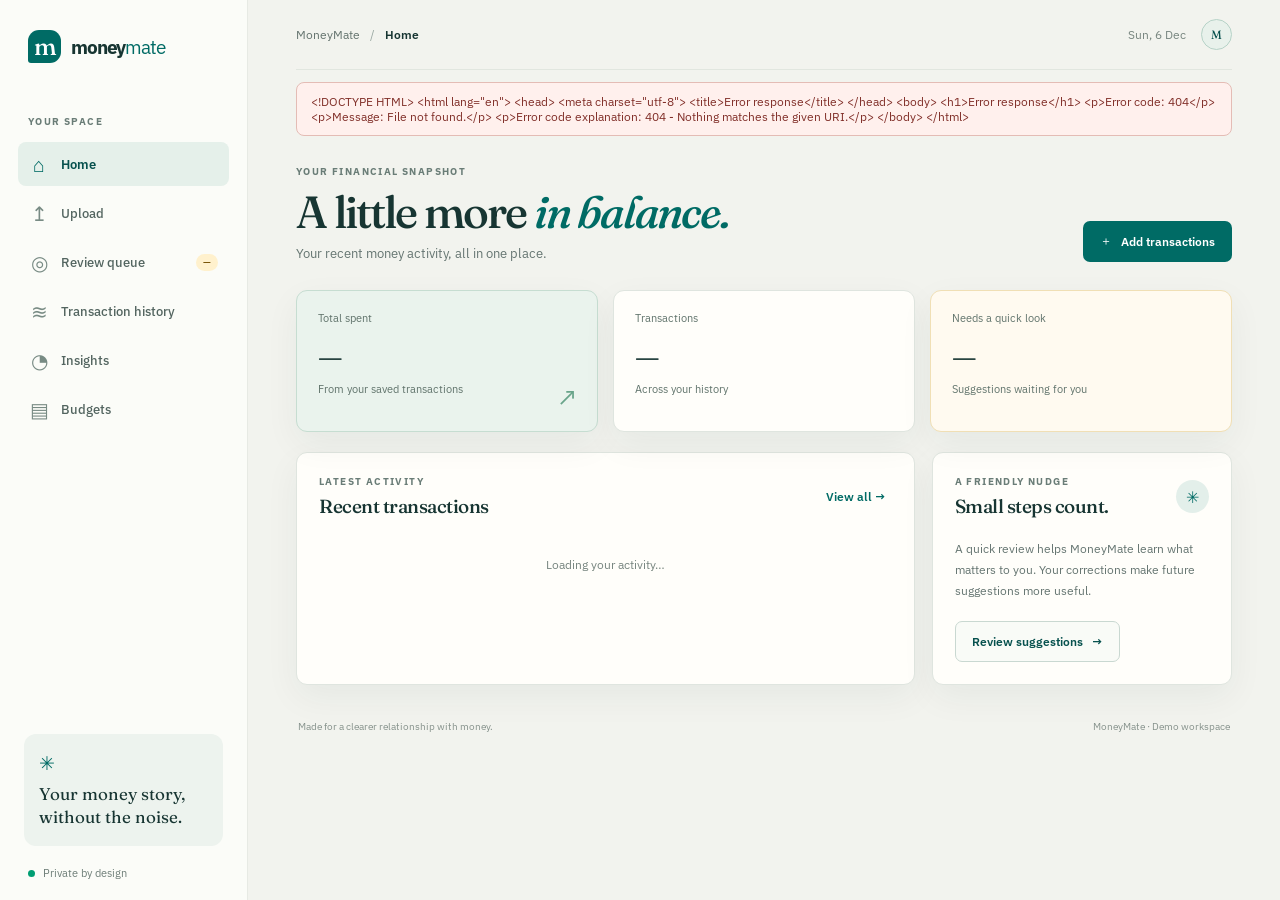
==== frontend/index.html @ 47ff8377 "Initial commit" ====
<!doctype html>
<html lang="en">
<head>
  <meta charset="utf-8">
  <meta name="viewport" content="width=device-width, initial-scale=1">
  <meta name="theme-color" content="#f2f3ee">
  <meta name="description" content="A calm, clear view of your everyday money.">
  <title>MoneyMate — money, in perspective</title>
  <link rel="preconnect" href="https://fonts.googleapis.com">
  <link rel="preconnect" href="https://fonts.gstatic.com" crossorigin>
  <link href="https://fonts.googleapis.com/css2?family=Fraunces:opsz,wght@9..144,500;9..144,600&family=IBM+Plex+Sans:wght@400;500;600;700&display=swap" rel="stylesheet">
  <link rel="stylesheet" href="styles.css">
  <script src="app.js" defer></script>
</head>
<body>
  <div class="app-shell">
    <aside class="sidebar" aria-label="Main navigation">
      <a class="brand" href="#home" aria-label="MoneyMate home">
        <span class="brand-mark" aria-hidden="true">m</span>
        <span>money<span class="brand-light">mate</span></span>
      </a>
      <p class="nav-caption">YOUR SPACE</p>
      <nav class="primary-nav">
        <button class="nav-link is-active" data-screen="home" aria-current="page"><span aria-hidden="true">⌂</span> Home</button>
        <button class="nav-link" data-screen="upload"><span aria-hidden="true">↥</span> Upload</button>
        <button class="nav-link" data-screen="review"><span aria-hidden="true">◎</span> Review queue <span class="nav-count" id="review-count">—</span></button>
        <button class="nav-link" data-screen="history"><span aria-hidden="true">≋</span> Transaction history</button>
        <button class="nav-link" data-screen="insights"><span aria-hidden="true">◔</span> Insights</button>
        <button class="nav-link" data-screen="budgets"><span aria-hidden="true">▤</span> Budgets</button>
      </nav>
      <div class="sidebar-note">
        <span class="note-icon" aria-hidden="true">✳</span>
        <p>Your money story,<br>without the noise.</p>
      </div>
      <div class="sidebar-footer"><span class="online-dot" aria-hidden="true"></span> Private by design</div>
    </aside>

    <main class="main-content">
      <header class="topbar">
        <div class="breadcrumb">MoneyMate <span aria-hidden="true">/</span> <span id="current-section">Home</span></div>
        <div class="topbar-right"><span class="today-label" id="today-label"></span><span class="avatar" aria-label="Demo user">M</span></div>
      </header>
      <div id="notice" class="notice" role="status" aria-live="polite" hidden></div>

      <section class="screen is-visible" id="home-screen" aria-labelledby="home-title">
        <div class="page-heading">
          <div><p class="eyebrow">YOUR FINANCIAL SNAPSHOT</p><h1 id="home-title">A little more <em>in balance.</em></h1><p class="page-subtitle">Your recent money activity, all in one place.</p></div>
          <button class="button button-primary" data-go="upload"><span aria-hidden="true">＋</span> Add transactions</button>
        </div>
        <div class="stat-grid" aria-label="Financial summary">
          <article class="stat-card stat-highlight"><span class="stat-label">Total spent <span id="home-spend-month"></span></span><strong id="home-spend" class="stat-value">—</strong><span class="stat-foot">From your saved transactions</span><span class="stat-decoration" aria-hidden="true">↗</span></article>
          <article class="stat-card"><span class="stat-label">Transactions</span><strong id="home-transactions" class="stat-value">—</strong><span class="stat-foot">Across your history</span></article>
          <article class="stat-card stat-attention"><span class="stat-label">Needs a quick look</span><strong id="home-review" class="stat-value">—</strong><span class="stat-foot">Suggestions waiting for you</span></article>
        </div>
        <div class="content-grid">
          <section class="panel recent-panel" aria-labelledby="recent-title">
            <div class="panel-heading"><div><p class="eyebrow">LATEST ACTIVITY</p><h2 id="recent-title">Recent transactions</h2></div><button class="text-link" data-go="history">View all <span aria-hidden="true">→</span></button></div>
            <div id="home-recent" class="transaction-list"><p class="loading-state">Loading your activity…</p></div>
          </section>
          <aside class="panel side-panel">
            <div class="panel-heading"><div><p class="eyebrow">A FRIENDLY NUDGE</p><h2>Small steps count.</h2></div><span class="round-icon" aria-hidden="true">✳</span></div>
            <p class="nudge-copy">A quick review helps MoneyMate learn what matters to you. Your corrections make future suggestions more useful.</p>
            <button class="button button-secondary" data-go="review">Review suggestions <span aria-hidden="true">→</span></button>
          </aside>
        </div>
      </section>

      <section class="screen" id="upload-screen" aria-labelledby="upload-title" hidden>
        <div class="page-heading"><div><p class="eyebrow">START WITH A STATEMENT</p><h1 id="upload-title">Bring it <em>all together.</em></h1><p class="page-subtitle">Upload one bank CSV. We’ll keep only the date, description, and amount.</p></div></div>
        <div class="upload-layout">
          <section class="panel upload-panel">
            <div id="drop-zone" class="drop-zone" tabindex="0" role="group" aria-label="Choose a CSV file or drop it here">
              <span class="upload-icon" aria-hidden="true">↥</span>
              <h2>Drop your CSV here</h2><p>or choose a file from your device</p>
              <button class="button button-primary" id="choose-file" type="button">Choose CSV</button>
              <input id="csv-file" type="file" accept=".csv,text/csv" aria-label="Choose bank CSV file" hidden>
              <p class="file-hint">CSV only · up to 5 MB · 1,000 transactions</p>
            </div>
            <div class="upload-progress" id="upload-progress" hidden>
              <div class="progress-copy"><span id="progress-label">Preparing your file…</span><span id="progress-percent">0%</span></div>
              <div class="progress-track" role="progressbar" aria-label="CSV upload progress" aria-valuemin="0" aria-valuemax="100" aria-valuenow="0"><span id="progress-fill"></span></div>
            </div>
            <div class="upload-result" id="upload-result" role="status" aria-live="polite" hidden></div>
            <div class="mapping-panel" id="mapping-panel" hidden>
              <div><p class="eyebrow">ONE QUICK SETUP</p><h2>Match your columns</h2><p class="muted">We couldn’t recognize the headers automatically. Choose the columns that contain your transaction details.</p></div>
              <form id="mapping-form" class="mapping-grid">
                <label>Date column <select id="map-date" required></select></label>
                <label>Description column <select id="map-description" required></select></label>
                <label>Amount column <select id="map-amount"></select></label>
                <label>Debit column <select id="map-debit"></select></label>
                <label>Credit column <select id="map-credit"></select></label>
                <p class="mapping-hint">Use Amount, or select Debit and/or Credit.</p>
                <button class="button button-primary" type="submit">Retry with these columns <span aria-hidden="true">→</span></button>
              </form>
            </div>
          </section>
          <aside class="upload-aside"><div class="tip-card"><span class="round-icon" aria-hidden="true">i</span><h2>Your data stays yours.</h2><p>Only date, description, and amount are stored. Other columns in the statement are ignored.</p></div><a class="sample-link" href="sample-bank.csv" download><span aria-hidden="true">↓</span> Download a sample bank CSV</a></aside>
        </div>
      </section>

      <section class="screen" id="review-screen" aria-labelledby="review-title" hidden>
        <div class="page-heading"><div><p class="eyebrow">YOUR INPUT MAKES IT SMARTER</p><h1 id="review-title">A second <em>look.</em></h1><p class="page-subtitle">Confirm a suggestion or choose the category that fits best.</p></div></div>
        <section class="panel table-panel"><div class="panel-heading"><div><p class="eyebrow">NEEDS YOUR ATTENTION</p><h2>Review queue</h2></div><span id="queue-total" class="soft-pill">— items</span></div><div id="review-list"><p class="loading-state">Loading your review queue…</p></div></section>
      </section>

      <section class="screen" id="history-screen" aria-labelledby="history-title" hidden>
        <div class="page-heading"><div><p class="eyebrow">EVERY LITTLE THING, ACCOUNTED FOR</p><h1 id="history-title">Your <em>activity.</em></h1><p class="page-subtitle">A complete view of the transactions you’ve shared.</p></div><button class="button button-secondary" data-go="upload">＋ Upload CSV</button></div>
        <section class="panel table-panel"><div class="panel-heading"><div><p class="eyebrow">ALL TRANSACTIONS</p><h2>Transaction history</h2></div><span id="history-total" class="soft-pill">— items</span></div><div id="history-list"><p class="loading-state">Loading your transactions…</p></div></section>
      </section>

      <section class="screen" id="insights-screen" aria-labelledby="insights-title" hidden>
        <div class="page-heading"><div><p class="eyebrow">PATTERNS, NOT PRESSURE</p><h1 id="insights-title">Your money, <em>in perspective.</em></h1><p class="page-subtitle">Category totals for a month, with up to 12 months of context.</p></div><label class="month-picker-label" for="insights-month">Month <select id="insights-month" aria-label="Choose insights month"><option value="">Loading months…</option></select></label></div>
        <div class="insight-grid">
          <section class="panel chart-panel"><div class="panel-heading"><div><p class="eyebrow">BY CATEGORY</p><h2>Where it goes</h2></div></div><svg id="pie-chart" class="chart-svg" viewBox="0 0 260 220" role="img" aria-labelledby="pie-title pie-desc"><title id="pie-title">Spending by category</title><desc id="pie-desc">A pie chart of saved transaction totals by category.</desc></svg><div id="pie-legend" class="chart-legend"></div></section>
          <section class="panel chart-panel"><div class="panel-heading"><div><p class="eyebrow">MONTH BY MONTH</p><h2>The bigger picture</h2></div></div><svg id="bar-chart" class="chart-svg bar-chart" viewBox="0 0 520 250" role="img" aria-labelledby="bar-title bar-desc"><title id="bar-title">Monthly transaction totals</title><desc id="bar-desc">A bar chart of monthly saved transaction totals.</desc></svg></section>
        </div>
        <section class="panel table-panel accessible-data"><div class="panel-heading"><div><p class="eyebrow">THE NUMBERS, CLEARLY</p><h2>Accessible data table</h2></div></div><div id="insight-table"><p class="loading-state">Loading your insights…</p></div></section>
      </section>

      <section class="screen" id="budgets-screen" aria-labelledby="budgets-title" hidden>
        <div class="page-heading"><div><p class="eyebrow">MAKE ROOM FOR WHAT MATTERS</p><h1 id="budgets-title">A plan that <em>fits.</em></h1><p class="page-subtitle">Set a weekly or monthly limit for a spending category.</p></div></div>
        <div class="budget-layout">
          <section class="panel budget-form-panel"><p class="eyebrow">CREATE A BUDGET</p><h2>A little intention goes a long way.</h2>
            <form id="budget-form" class="budget-form">
              <label for="budget-category">Category</label><select id="budget-category" required><option value="">Loading categories…</option></select>
              <label for="budget-limit">Limit <span class="label-note">(INR)</span></label><input id="budget-limit" type="number" min="1" step="0.01" placeholder="e.g. 5,000" required>
              <label for="budget-period">Reset period</label><select id="budget-period"><option value="monthly">Monthly</option><option value="weekly">Weekly</option></select>
              <button class="button button-primary" type="submit">Save budget <span aria-hidden="true">→</span></button>
            </form>
          </section>
          <section class="panel budget-list-panel"><div class="panel-heading"><div><p class="eyebrow">YOUR GUARDRAILS</p><h2>Budgets</h2></div><span id="budget-total" class="soft-pill">— budgets</span></div><div id="budget-list"><p class="loading-state">Loading your budgets…</p></div></section>
        </div>
      </section>
      <footer class="page-footer"><span>Made for a clearer relationship with money.</span><span>MoneyMate <span aria-hidden="true">·</span> Demo workspace</span></footer>
    </main>
  </div>
</body>
</html>
---- frontend/styles.css ----
:root {
  color-scheme: light;
  --canvas: #f2f3ee;
  --paper: #fffefa;
  --ink: #173532;
  --muted: #657571;
  --line: #dfe5df;
  --teal: #006b65;
  --teal-dark: #07514e;
  --teal-soft: #e3efea;
  --marigold: #e69f00;
  --marigold-soft: #fff1cd;
  --rose: #a84e43;
  --shadow: 0 12px 35px rgba(22, 53, 48, .055);
  font-family: "IBM Plex Sans", sans-serif;
  background: var(--canvas);
  color: var(--ink);
  font-synthesis: none;
  text-rendering: optimizeLegibility;
}

* { box-sizing: border-box; }
body { margin: 0; min-width: 320px; background: var(--canvas); }
button, input, select { font: inherit; }
button { cursor: pointer; }
button:focus-visible, input:focus-visible, select:focus-visible, a:focus-visible, [tabindex]:focus-visible { outline: 3px solid #e69f00; outline-offset: 3px; }
a { color: var(--teal-dark); }
.app-shell { min-height: 100vh; }
.sidebar { position: fixed; inset: 0 auto 0 0; z-index: 5; display: flex; flex-direction: column; width: 248px; padding: 30px 18px 20px; background: #fbfcf8; border-right: 1px solid #e7eae4; }
.brand { display: flex; align-items: center; gap: 10px; padding: 0 10px; color: var(--ink); text-decoration: none; font-size: 19px; font-weight: 700; letter-spacing: -.06em; }
.brand-light { color: var(--teal); font-weight: 400; }
.brand-mark { display: grid; width: 33px; height: 33px; place-items: center; border-radius: 11px 11px 11px 3px; background: var(--teal); color: white; font-family: Fraunces, serif; font-size: 24px; font-weight: 500; }
.nav-caption, .eyebrow { color: #6a7d77; font-size: 10px; font-weight: 700; letter-spacing: .14em; }
.nav-caption { margin: 52px 10px 14px; }
.primary-nav { display: grid; gap: 5px; }
.nav-link { display: flex; align-items: center; gap: 12px; min-height: 44px; padding: 0 11px; border: 0; border-radius: 8px; background: transparent; color: #536560; text-align: left; font-size: 13px; font-weight: 500; transition: background .15s ease, color .15s ease; }
.nav-link > span:first-child { display: inline-grid; width: 20px; place-items: center; color: #788b84; font-size: 20px; }
.nav-link:hover { background: #edf2ec; color: var(--ink); }
.nav-link.is-active { background: #e5f0ea; color: var(--teal-dark); font-weight: 600; }
.nav-link.is-active > span:first-child { color: var(--teal); }
.nav-count { margin-left: auto; min-width: 22px; padding: 2px 6px; border-radius: 10px; background: var(--marigold-soft); color: #744f00; text-align: center; font-size: 10px; }
.sidebar-note { margin: auto 6px 20px; padding: 17px 15px; border-radius: 12px; background: #edf3ee; }
.note-icon { color: var(--teal); font-size: 19px; }
.sidebar-note p { margin: 8px 0 0; font-family: Fraunces, serif; font-size: 17px; line-height: 1.35; }
.sidebar-footer { display: flex; align-items: center; gap: 8px; padding: 0 10px; color: #6d7d77; font-size: 11px; }
.online-dot { width: 7px; height: 7px; border-radius: 50%; background: #009e73; }
.main-content { max-width: 1600px; min-height: 100vh; margin-left: 248px; padding: 0 48px 22px; }
.topbar { display: flex; align-items: center; justify-content: space-between; height: 70px; border-bottom: 1px solid #e1e6df; color: #64736e; font-size: 12px; }
.breadcrumb { display: flex; gap: 10px; align-items: center; }
.breadcrumb span:first-child { color: #9aa8a2; }
.breadcrumb span:last-child { color: var(--ink); font-weight: 600; }
.topbar-right { display: flex; align-items: center; gap: 15px; }
.today-label { color: #77857f; }
.avatar { display: grid; width: 31px; height: 31px; place-items: center; border: 1px solid #b6d2c7; border-radius: 50%; background: #e8f1eb; color: var(--teal-dark); font-family: Fraunces, serif; }
.screen { padding-top: 39px; animation: arrive .24s ease-out; }
.screen[hidden] { display: none; }
@keyframes arrive { from { opacity: .5; transform: translateY(4px); } to { opacity: 1; transform: translateY(0); } }
.page-heading { display: flex; align-items: end; justify-content: space-between; gap: 20px; margin-bottom: 28px; }
.month-picker-label { display: grid; gap: 6px; min-width: 165px; color: #51655d; font-size: 10px; font-weight: 600; }
.eyebrow { margin: 0 0 10px; }
h1, h2, p { margin-top: 0; }
h1 { margin-bottom: 9px; font-family: Fraunces, Georgia, serif; font-size: clamp(32px, 4vw, 45px); font-weight: 500; letter-spacing: -.045em; line-height: 1.07; }
h1 em { color: var(--teal); font-weight: 500; }
h2 { margin-bottom: 0; font-family: Fraunces, Georgia, serif; font-size: 21px; font-weight: 500; letter-spacing: -.025em; }
.page-subtitle { margin-bottom: 0; color: var(--muted); font-size: 13px; }
.button { display: inline-flex; align-items: center; justify-content: center; gap: 9px; min-height: 41px; padding: 0 16px; border: 1px solid transparent; border-radius: 7px; text-decoration: none; font-size: 12px; font-weight: 600; white-space: nowrap; transition: background .15s ease, transform .15s ease; }
.button:hover { transform: translateY(-1px); }
.button-primary { background: var(--teal); color: white; }
.button-primary:hover { background: var(--teal-dark); }
.button-secondary { border-color: #c9d8d1; background: #f9fbf7; color: var(--teal-dark); }
.button-secondary:hover { background: var(--teal-soft); }
.stat-grid { display: grid; grid-template-columns: repeat(3, minmax(0, 1fr)); gap: 15px; margin-bottom: 20px; }
.stat-card { position: relative; overflow: hidden; min-height: 142px; padding: 20px 21px; border: 1px solid var(--line); border-radius: 11px; background: var(--paper); box-shadow: var(--shadow); }
.stat-highlight { border-color: #c6ddd1; background: #eaf3ed; }
.stat-attention { background: #fffaf0; border-color: #f0dfb5; }
.stat-label, .stat-foot { display: block; color: #60736b; font-size: 11px; }
.stat-value { display: block; margin: 13px 0 7px; font-family: Fraunces, Georgia, serif; font-size: 30px; font-weight: 500; letter-spacing: -.04em; }
.stat-decoration { position: absolute; right: 19px; bottom: 17px; color: #69a48a; font-size: 26px; }
.content-grid { display: grid; grid-template-columns: minmax(0, 1.75fr) minmax(240px, .85fr); gap: 17px; }
.panel { min-width: 0; border: 1px solid var(--line); border-radius: 11px; background: var(--paper); box-shadow: var(--shadow); }
.recent-panel, .side-panel, .chart-panel, .budget-form-panel, .budget-list-panel { padding: 22px; }
.panel-heading { display: flex; align-items: center; justify-content: space-between; gap: 14px; margin-bottom: 17px; }
.panel-heading .eyebrow { margin-bottom: 6px; }
.panel-heading h2 { font-size: 19px; }
.text-link { border: 0; background: none; color: var(--teal); font-size: 12px; font-weight: 600; }
.text-link:hover, .sample-link:hover { color: #003f3b; text-decoration: underline; }
.transaction-list { display: grid; }
.transaction-row { display: flex; align-items: center; gap: 12px; min-height: 64px; border-top: 1px solid #edf0eb; }
.category-dot { flex: 0 0 auto; width: 9px; height: 9px; border-radius: 3px; background: var(--teal); }
.transaction-main { min-width: 0; flex: 1; }
.transaction-description { overflow: hidden; margin: 0 0 4px; color: #263f3a; text-overflow: ellipsis; white-space: nowrap; font-size: 12px; font-weight: 600; }
.transaction-meta { display: flex; gap: 7px; color: #77857f; font-size: 10px; }
.transaction-amount { margin-left: 8px; color: var(--ink); white-space: nowrap; font-size: 12px; font-weight: 600; }
.status-pill, .soft-pill { display: inline-flex; align-items: center; min-height: 23px; padding: 3px 8px; border-radius: 20px; background: #ebf1ec; color: #47645a; font-size: 9px; font-weight: 600; text-transform: capitalize; }
.status-soft, .status-unverified, .soft-pill { background: var(--marigold-soft); color: #775600; }
.nudge-copy { margin: 20px 0; color: var(--muted); font-size: 12px; line-height: 1.75; }
.round-icon { display: grid; width: 33px; height: 33px; place-items: center; border-radius: 50%; background: var(--teal-soft); color: var(--teal); font-weight: 600; }
.notice { position: sticky; top: 8px; z-index: 4; margin: 12px 0 -10px; padding: 11px 14px; border: 1px solid #c9ded2; border-radius: 8px; background: #e7f2e9; color: #245a43; font-size: 12px; }
.notice.is-error { border-color: #e4bcb5; background: #fff0ed; color: #812f29; }
.notice[hidden] { display: none; }
.upload-layout { display: grid; grid-template-columns: minmax(0, 1.7fr) minmax(210px, .75fr); align-items: start; gap: 18px; }
.upload-panel { padding: 22px; }
.drop-zone { display: grid; justify-items: center; padding: 43px 20px 34px; border: 1px dashed #9db9ad; border-radius: 9px; background: #f7faf6; text-align: center; transition: background .15s ease, border .15s ease; }
.drop-zone.is-dragging { border-color: var(--teal); background: #e9f4ec; }
.upload-icon { display: grid; width: 47px; height: 47px; margin-bottom: 15px; place-items: center; border-radius: 50%; background: #e4f0e9; color: var(--teal); font-size: 25px; }
.drop-zone h2 { margin-bottom: 6px; }
.drop-zone p { margin-bottom: 16px; color: var(--muted); font-size: 12px; }
.drop-zone .file-hint { margin: 15px 0 0; color: #7c8984; font-size: 10px; }
.progress-copy { display: flex; justify-content: space-between; margin: 18px 0 7px; color: #526760; font-size: 11px; }
.progress-track { overflow: hidden; height: 7px; border-radius: 8px; background: #e8ede7; }
.progress-track span { display: block; width: 0; height: 100%; border-radius: inherit; background: var(--teal); transition: width .25s ease; }
.upload-result { margin-top: 15px; color: var(--teal-dark); font-size: 12px; }
.mapping-panel { display: grid; grid-template-columns: .9fr 1.1fr; gap: 23px; margin-top: 25px; padding-top: 24px; border-top: 1px solid var(--line); }
.mapping-panel h2 { margin-bottom: 8px; }
.muted, .mapping-hint { color: var(--muted); font-size: 11px; line-height: 1.6; }
.mapping-grid { display: grid; grid-template-columns: repeat(2, minmax(0, 1fr)); gap: 10px; }
.mapping-grid label, .budget-form label { display: grid; gap: 6px; color: #51655d; font-size: 10px; font-weight: 600; }
input, select { width: 100%; min-height: 38px; padding: 0 10px; border: 1px solid #d4ded7; border-radius: 6px; background: #fff; color: var(--ink); font-size: 12px; }
.mapping-grid .mapping-hint { grid-column: 1 / -1; margin: 0; }
.mapping-grid button { grid-column: 1 / -1; justify-self: start; }
.upload-aside { display: grid; gap: 14px; }
.tip-card { padding: 20px; border: 1px solid #d9e5da; border-radius: 10px; background: #eaf2e9; }
.tip-card h2 { margin: 15px 0 8px; font-size: 18px; }
.tip-card p { margin: 0; color: #556b61; font-size: 11px; line-height: 1.7; }
.sample-link { display: flex; gap: 8px; align-items: center; padding: 12px 3px; color: var(--teal); text-decoration: none; font-size: 11px; font-weight: 600; }
.table-panel { padding: 22px; }
.table-wrap { overflow-x: auto; width: 100%; }
table { width: 100%; border-collapse: collapse; text-align: left; }
th { padding: 11px 10px; border-bottom: 1px solid #dde5de; color: #687b73; font-size: 9px; font-weight: 700; letter-spacing: .1em; text-transform: uppercase; }
td { padding: 13px 10px; border-bottom: 1px solid #edf0eb; color: #344c45; font-size: 11px; vertical-align: middle; }
tr:last-child td { border-bottom: 0; }
.review-controls { display: flex; gap: 7px; align-items: center; min-width: 210px; }
.review-controls select { min-width: 120px; min-height: 33px; }
.review-controls .button { min-height: 33px; padding: 0 10px; font-size: 10px; }
.empty-state, .loading-state { padding: 22px 8px; color: #77857f; text-align: center; font-size: 12px; }
.insight-grid { display: grid; grid-template-columns: minmax(260px, .8fr) minmax(0, 1.25fr); gap: 17px; }
.chart-svg { display: block; width: 100%; max-height: 245px; }
.bar-chart { min-height: 218px; }
.chart-legend { display: flex; flex-wrap: wrap; gap: 8px 14px; justify-content: center; margin-top: 6px; }
.legend-item { display: flex; align-items: center; gap: 6px; color: #596e66; font-size: 10px; }
.legend-swatch { width: 8px; height: 8px; border-radius: 2px; }
.accessible-data { margin-top: 18px; }
.chart-grid-line { stroke: #e2e8e1; stroke-width: 1; }
.chart-axis { fill: #6b7d75; font-family: "IBM Plex Sans", sans-serif; font-size: 10px; }
.budget-layout { display: grid; grid-template-columns: minmax(240px, .8fr) minmax(0, 1.35fr); align-items: start; gap: 17px; }
.budget-form-panel > h2 { max-width: 270px; margin-bottom: 22px; line-height: 1.25; }
.budget-form { display: grid; gap: 9px; }
.budget-form input, .budget-form select { margin-bottom: 8px; }
.budget-form .button { justify-self: start; margin-top: 8px; }
.label-note { color: #7b8983; font-weight: 400; }
.budget-item { display: flex; align-items: center; gap: 12px; padding: 13px 0; border-top: 1px solid #edf0eb; }
.budget-item-info { min-width: 0; flex: 1; }
.budget-item-name { margin-bottom: 4px; color: #314a43; font-size: 12px; font-weight: 600; }
.budget-item-period { color: #7a8982; font-size: 10px; text-transform: capitalize; }
.budget-limit { color: #314a43; font-size: 11px; font-weight: 600; white-space: nowrap; }
.icon-button { width: 31px; height: 31px; border: 1px solid #e0e6df; border-radius: 6px; background: transparent; color: #65756f; }
.icon-button:hover { border-color: #d08a7c; background: #fff1ed; color: var(--rose); }
.page-footer { display: flex; justify-content: space-between; gap: 15px; padding: 35px 2px 10px; color: #85918b; font-size: 10px; }
.sr-only { position: absolute; overflow: hidden; width: 1px; height: 1px; padding: 0; border: 0; clip: rect(0, 0, 0, 0); white-space: nowrap; clip-path: inset(50%); }

@media (max-width: 1050px) {
  .sidebar { width: 215px; }
  .main-content { margin-left: 215px; padding-right: 28px; padding-left: 28px; }
  .mapping-panel { grid-template-columns: 1fr; gap: 12px; }
}
@media (max-width: 760px) {
  .sidebar { position: sticky; top: 0; inset: auto; width: 100%; height: auto; padding: 11px 12px 9px; border-right: 0; border-bottom: 1px solid #e4e9e2; }
  .brand { padding: 0 4px 10px; font-size: 16px; }
  .brand-mark { width: 28px; height: 28px; font-size: 20px; }
  .nav-caption, .sidebar-note, .sidebar-footer { display: none; }
  .primary-nav { display: flex; overflow-x: auto; gap: 4px; scrollbar-width: thin; }
  .nav-link { flex: 0 0 auto; min-height: 36px; gap: 5px; padding: 0 8px; font-size: 10px; }
  .nav-link > span:first-child { width: 15px; font-size: 15px; }
  .nav-count { min-width: 18px; padding: 2px 4px; }
  .main-content { margin: 0; padding: 0 17px 18px; }
  .topbar { height: 52px; }
  .today-label { display: none; }
  .screen { padding-top: 28px; }
  .page-heading { align-items: start; flex-direction: column; gap: 16px; margin-bottom: 20px; }
  h1 { font-size: 34px; }
  .stat-grid { grid-template-columns: 1fr 1fr; gap: 9px; }
  .stat-card { min-height: 125px; padding: 15px; }
  .stat-card:first-child { grid-column: 1 / -1; }
  .stat-value { font-size: 25px; }
  .content-grid, .upload-layout, .insight-grid, .budget-layout { grid-template-columns: 1fr; }
  .upload-panel, .recent-panel, .side-panel, .chart-panel, .table-panel, .budget-form-panel, .budget-list-panel { padding: 16px; }
  .mapping-grid { grid-template-columns: 1fr 1fr; }
  .page-footer { flex-direction: column; padding-top: 25px; }
}
@media (prefers-reduced-motion: reduce) {
  *, *::before, *::after { scroll-behavior: auto !important; animation-duration: .01ms !important; animation-iteration-count: 1 !important; transition-duration: .01ms !important; }
}
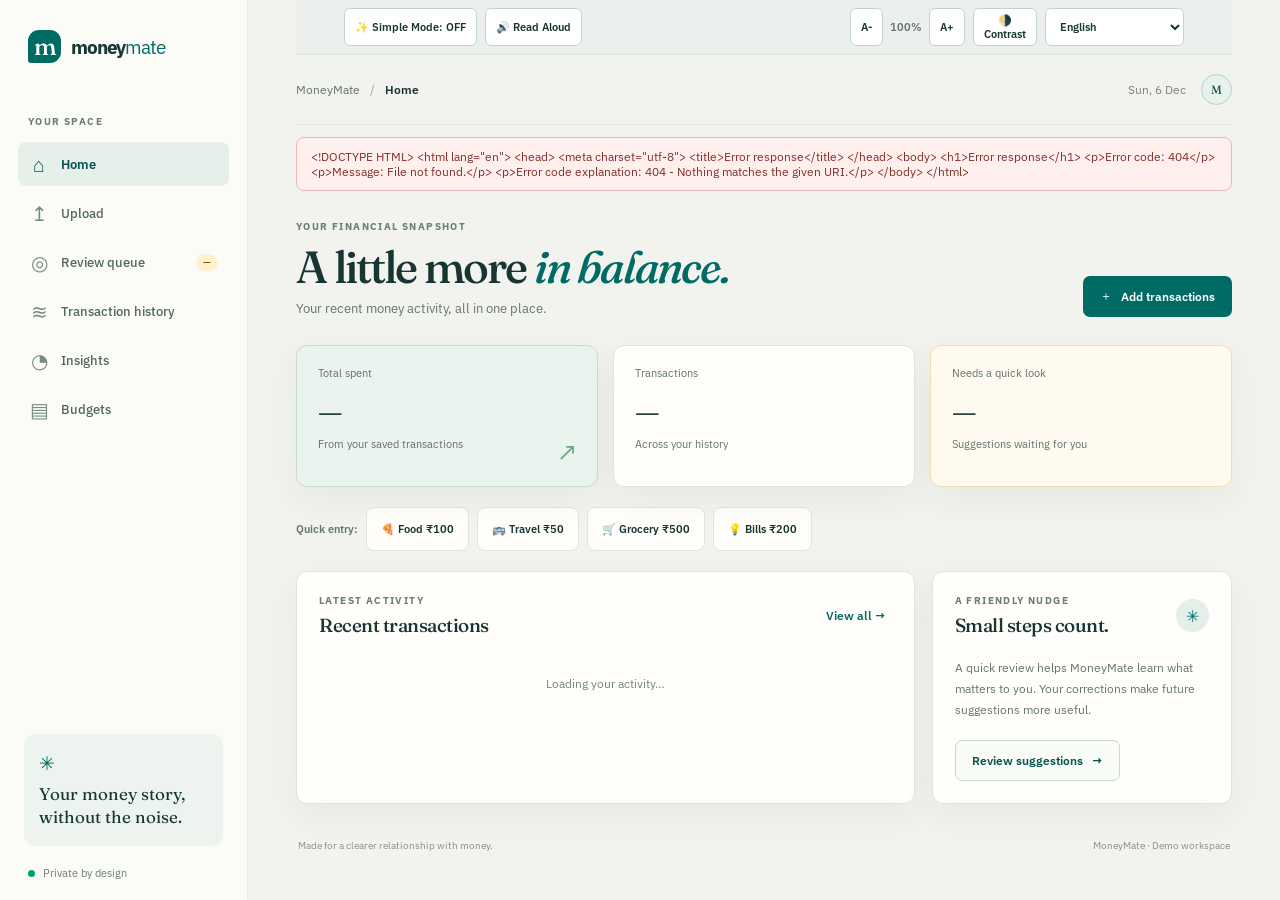
==== commit 17a6e9db: "add HCI and WCAG 2.2 AA accessibility features" ====
--- a/frontend/index.html
+++ b/frontend/index.html
@@ -36,6 +36,37 @@
     </aside>
 
     <main class="main-content">
+      <!-- HCI Accessibility & Inclusive Top Toolbar -->
+      <aside aria-label="Accessibility settings" class="a11y-toolbar">
+        <div class="a11y-group">
+          <button id="btn-simple-mode" class="a11y-btn" aria-pressed="false" onclick="toggleSimpleMode()">
+            ✨ Simple Mode: OFF
+          </button>
+          <button id="btn-read-aloud" class="a11y-btn" onclick="toggleReadAloud()" aria-label="Read screen aloud">
+            🔊 Read Aloud
+          </button>
+        </div>
+
+        <div class="a11y-group">
+          <div role="group" aria-label="Font size controls" style="display: flex; align-items: center; gap: 4px;">
+            <button class="a11y-btn" onclick="adjustFontSize(-10)" aria-label="Decrease text size">A-</button>
+            <span id="font-size-label" class="font-indicator">100%</span>
+            <button class="a11y-btn" onclick="adjustFontSize(10)" aria-label="Increase text size up to 200%">A+</button>
+          </div>
+
+          <button id="btn-contrast" class="a11y-btn" onclick="toggleHighContrast()" aria-label="Toggle high contrast colors">
+            🌗 Contrast
+          </button>
+
+          <select id="lang-selector" onchange="changeLanguage(this.value)" aria-label="Interface language" class="a11y-select">
+            <option value="en">English</option>
+            <option value="hi">हिंदी (Hindi)</option>
+            <option value="mr">मराठी (Marathi)</option>
+            <option value="kn">कन्नड (Kannada)</option>
+          </select>
+        </div>
+      </aside>
+
       <header class="topbar">
         <div class="breadcrumb">MoneyMate <span aria-hidden="true">/</span> <span id="current-section">Home</span></div>
         <div class="topbar-right"><span class="today-label" id="today-label"></span><span class="avatar" aria-label="Demo user">M</span></div>
@@ -52,7 +83,17 @@
           <article class="stat-card"><span class="stat-label">Transactions</span><strong id="home-transactions" class="stat-value">—</strong><span class="stat-foot">Across your history</span></article>
           <article class="stat-card stat-attention"><span class="stat-label">Needs a quick look</span><strong id="home-review" class="stat-value">—</strong><span class="stat-foot">Suggestions waiting for you</span></article>
         </div>
-        <div class="content-grid">
+
+        <!-- Quick One-Tap Entry Bar for Low-Tech / Elderly Users -->
+        <div class="quick-log-bar" aria-label="Quick manual transaction logging">
+          <span style="font-size: 11px; font-weight: 600; color: var(--muted); align-self: center;">Quick entry:</span>
+          <button type="button" onclick="quickAddTransaction('Food', 100)" class="quick-log-btn">🍕 Food ₹100</button>
+          <button type="button" onclick="quickAddTransaction('Travel', 50)" class="quick-log-btn">🚌 Travel ₹50</button>
+          <button type="button" onclick="quickAddTransaction('Groceries', 500)" class="quick-log-btn">🛒 Grocery ₹500</button>
+          <button type="button" onclick="quickAddTransaction('Bills', 200)" class="quick-log-btn">💡 Bills ₹200</button>
+        </div>
+
+        <div class="content-grid" style="margin-top: 20px;">
           <section class="panel recent-panel" aria-labelledby="recent-title">
             <div class="panel-heading"><div><p class="eyebrow">LATEST ACTIVITY</p><h2 id="recent-title">Recent transactions</h2></div><button class="text-link" data-go="history">View all <span aria-hidden="true">→</span></button></div>
             <div id="home-recent" class="transaction-list"><p class="loading-state">Loading your activity…</p></div>
@@ -135,4 +176,4 @@
     </main>
   </div>
 </body>
-</html>
+</html>
--- a/frontend/styles.css
+++ b/frontend/styles.css
@@ -190,3 +190,165 @@
 @media (prefers-reduced-motion: reduce) {
   *, *::before, *::after { scroll-behavior: auto !important; animation-duration: .01ms !important; animation-iteration-count: 1 !important; transition-duration: .01ms !important; }
 }
+
+/* ==========================================================================
+   FIXED ACCESSIBILITY, FONT RESIZING & HIGH CONTRAST STYLES
+   ========================================================================== */
+
+/* Accessibility Top Bar */
+.a11y-toolbar {
+  display: flex;
+  align-items: center;
+  justify-content: space-between;
+  gap: 12px;
+  padding: 8px 48px;
+  background: #ebf0ec;
+  border-bottom: 1px solid #d8e2dc;
+  font-size: 11px;
+}
+
+.a11y-group {
+  display: flex;
+  align-items: center;
+  gap: 8px;
+}
+
+.a11y-btn, .a11y-select {
+  min-height: 38px;
+  padding: 4px 10px;
+  border: 1px solid #c4d4cc;
+  border-radius: 6px;
+  background: #fff;
+  color: var(--ink);
+  font-size: 11px;
+  font-weight: 600;
+}
+
+.a11y-btn:hover, .a11y-select:hover {
+  background: var(--teal-soft);
+  border-color: var(--teal);
+}
+
+.font-indicator {
+  font-size: 11px;
+  font-weight: 600;
+  color: var(--muted);
+  min-width: 38px;
+  text-align: center;
+}
+
+/* Simple Mode UI Scaler */
+body.mode-simple {
+  font-size: 125%;
+}
+
+body.mode-simple button,
+body.mode-simple input,
+body.mode-simple select,
+body.mode-simple .nav-link {
+  min-height: 48px !important;
+  font-size: 14px !important;
+}
+
+body.mode-simple h1 {
+  font-size: 42px !important;
+}
+
+body.mode-simple .stat-value {
+  font-size: 38px !important;
+}
+
+/* Font Resizing Trigger */
+body.font-scaled h1, 
+body.font-scaled h2, 
+body.font-scaled p, 
+body.font-scaled span, 
+body.font-scaled button, 
+body.font-scaled td, 
+body.font-scaled th,
+body.font-scaled label {
+  font-size: 1.15em !important;
+}
+
+/* High Contrast Mode - Keeps cards, charts, and borders visible */
+body.theme-high-contrast {
+  --canvas: #0a0a0a !important;
+  --paper: #181818 !important;
+  --ink: #ffffff !important;
+  --muted: #d0d0d0 !important;
+  --line: #ffffff !important;
+  --teal: #ffff00 !important;
+  --teal-dark: #ffff00 !important;
+  --teal-soft: #262600 !important;
+  --marigold-soft: #332b00 !important;
+  --shadow: none !important;
+}
+
+body.theme-high-contrast .panel,
+body.theme-high-contrast .stat-card,
+body.theme-high-contrast .transaction-row,
+body.theme-high-contrast .sidebar {
+  border: 2px solid #ffffff !important;
+  background-color: #121212 !important;
+}
+
+body.theme-high-contrast button {
+  border: 2px solid #ffffff !important;
+  color: #ffffff !important;
+}
+
+body.theme-high-contrast .button-primary {
+  background-color: #ffff00 !important;
+  color: #000000 !important;
+  font-weight: 800 !important;
+}
+
+/* Explainable AI Banner */
+.explainable-reason {
+  margin-top: 6px;
+  padding: 6px 10px;
+  background: var(--teal-soft);
+  border-radius: 6px;
+  color: var(--teal-dark);
+  font-size: 10px;
+  font-weight: 500;
+  display: flex;
+  align-items: center;
+  justify-content: space-between;
+  gap: 8px;
+}
+
+/* One-Tap Quick Log Bar */
+.quick-log-bar {
+  display: flex;
+  gap: 8px;
+  margin-top: 14px;
+  flex-wrap: wrap;
+}
+
+.quick-log-btn {
+  min-height: 44px;
+  padding: 6px 14px;
+  border: 1px solid var(--line);
+  border-radius: 8px;
+  background: var(--paper);
+  color: var(--ink);
+  font-weight: 600;
+  font-size: 11px;
+  display: inline-flex;
+  align-items: center;
+  gap: 6px;
+}
+
+.quick-log-btn:hover {
+  background: var(--teal-soft);
+  border-color: var(--teal);
+}
+
+@media (max-width: 760px) {
+  .a11y-toolbar {
+    padding: 8px 12px;
+    flex-direction: column;
+    align-items: stretch;
+  }
+}
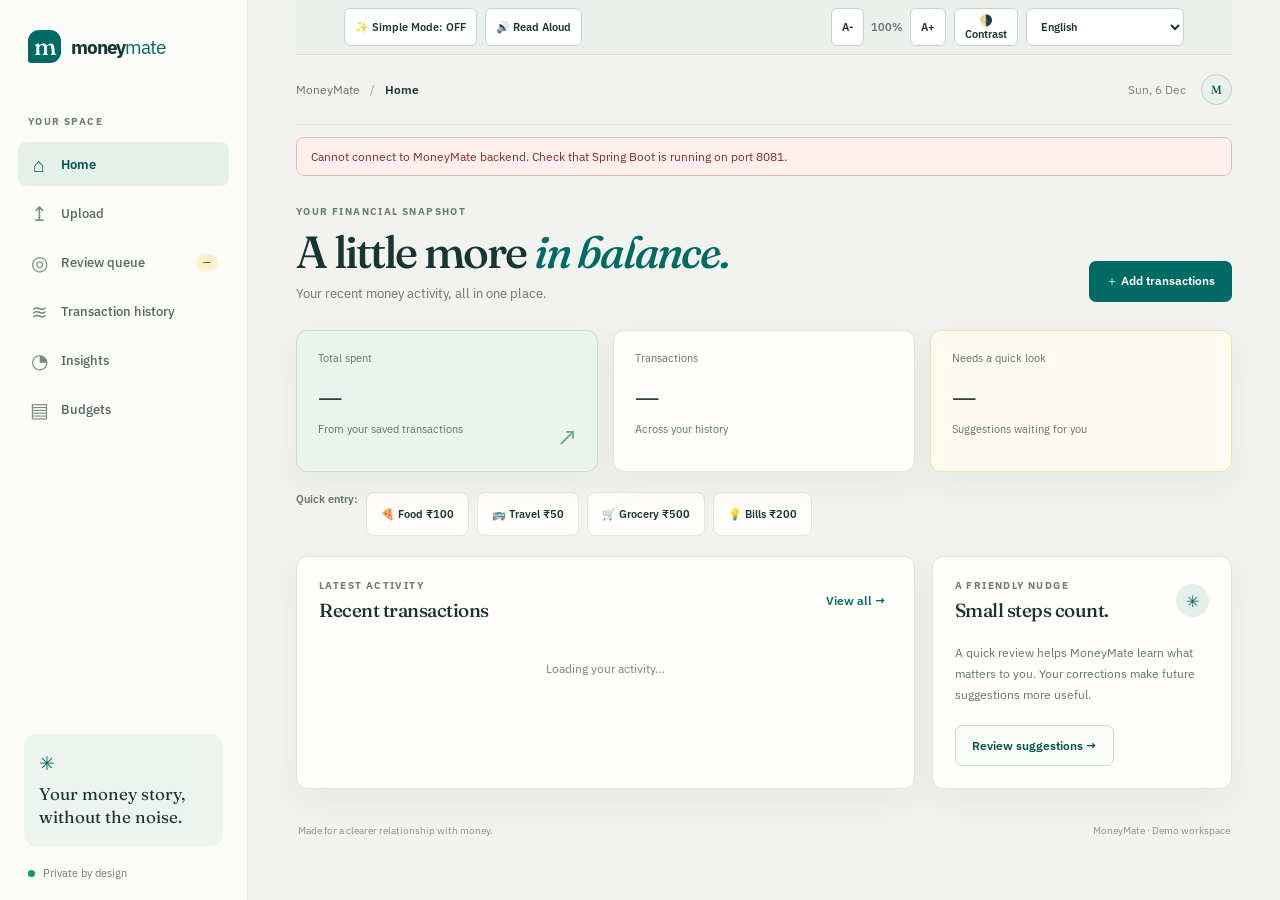
==== commit 9e63b984: "Integrate ML insights and update project" ====
--- a/frontend/index.html
+++ b/frontend/index.html
@@ -1,3 +1,4 @@
+
 <!doctype html>
 <html lang="en">
 <head>
@@ -13,167 +14,174 @@
   <script src="app.js" defer></script>
 </head>
 <body>
-  <div class="app-shell">
-    <aside class="sidebar" aria-label="Main navigation">
-      <a class="brand" href="#home" aria-label="MoneyMate home">
-        <span class="brand-mark" aria-hidden="true">m</span>
-        <span>money<span class="brand-light">mate</span></span>
-      </a>
-      <p class="nav-caption">YOUR SPACE</p>
-      <nav class="primary-nav">
-        <button class="nav-link is-active" data-screen="home" aria-current="page"><span aria-hidden="true">⌂</span> Home</button>
-        <button class="nav-link" data-screen="upload"><span aria-hidden="true">↥</span> Upload</button>
-        <button class="nav-link" data-screen="review"><span aria-hidden="true">◎</span> Review queue <span class="nav-count" id="review-count">—</span></button>
-        <button class="nav-link" data-screen="history"><span aria-hidden="true">≋</span> Transaction history</button>
-        <button class="nav-link" data-screen="insights"><span aria-hidden="true">◔</span> Insights</button>
-        <button class="nav-link" data-screen="budgets"><span aria-hidden="true">▤</span> Budgets</button>
-      </nav>
-      <div class="sidebar-note">
-        <span class="note-icon" aria-hidden="true">✳</span>
-        <p>Your money story,<br>without the noise.</p>
+<div class="app-shell">
+  <aside class="sidebar" aria-label="Main navigation">
+    <a class="brand" href="#home" aria-label="MoneyMate home">
+      <span class="brand-mark" aria-hidden="true">m</span>
+      <span>money<span class="brand-light">mate</span></span>
+    </a>
+    <p class="nav-caption">YOUR SPACE</p>
+    <nav class="primary-nav">
+      <button class="nav-link is-active" data-screen="home" aria-current="page"><span>⌂</span> Home</button>
+      <button class="nav-link" data-screen="upload"><span>↥</span> Upload</button>
+      <button class="nav-link" data-screen="review"><span>◎</span> Review queue <span class="nav-count" id="review-count">—</span></button>
+      <button class="nav-link" data-screen="history"><span>≋</span> Transaction history</button>
+      <button class="nav-link" data-screen="insights"><span>◔</span> Insights</button>
+      <button class="nav-link" data-screen="budgets"><span>▤</span> Budgets</button>
+    </nav>
+    <div class="sidebar-note"><span class="note-icon">✳</span><p>Your money story,<br>without the noise.</p></div>
+    <div class="sidebar-footer"><span class="online-dot"></span> Private by design</div>
+  </aside>
+
+  <main class="main-content">
+    <aside aria-label="Accessibility settings" class="a11y-toolbar">
+      <div class="a11y-group">
+        <button id="btn-simple-mode" class="a11y-btn" aria-pressed="false" onclick="toggleSimpleMode()">✨ Simple Mode: OFF</button>
+        <button id="btn-read-aloud" class="a11y-btn" onclick="toggleReadAloud()" aria-label="Read screen aloud">🔊 Read Aloud</button>
       </div>
-      <div class="sidebar-footer"><span class="online-dot" aria-hidden="true"></span> Private by design</div>
+      <div class="a11y-group">
+        <div role="group" aria-label="Font size controls" style="display:flex;align-items:center;gap:4px">
+          <button class="a11y-btn" onclick="adjustFontSize(-10)" aria-label="Decrease text size">A-</button>
+          <span id="font-size-label" class="font-indicator">100%</span>
+          <button class="a11y-btn" onclick="adjustFontSize(10)" aria-label="Increase text size">A+</button>
+        </div>
+        <button id="btn-contrast" class="a11y-btn" onclick="toggleHighContrast()">🌗 Contrast</button>
+        <select id="lang-selector" onchange="changeLanguage(this.value)" aria-label="Interface language" class="a11y-select">
+          <option value="en">English</option>
+          <option value="hi">हिंदी (Hindi)</option>
+          <option value="mr">मराठी (Marathi)</option>
+          <option value="kn">ಕನ್ನಡ (Kannada)</option>
+        </select>
+      </div>
     </aside>
 
-    <main class="main-content">
-      <!-- HCI Accessibility & Inclusive Top Toolbar -->
-      <aside aria-label="Accessibility settings" class="a11y-toolbar">
-        <div class="a11y-group">
-          <button id="btn-simple-mode" class="a11y-btn" aria-pressed="false" onclick="toggleSimpleMode()">
-            ✨ Simple Mode: OFF
-          </button>
-          <button id="btn-read-aloud" class="a11y-btn" onclick="toggleReadAloud()" aria-label="Read screen aloud">
-            🔊 Read Aloud
-          </button>
+    <header class="topbar">
+      <div class="breadcrumb">MoneyMate <span>/</span> <span id="current-section">Home</span></div>
+      <div class="topbar-right"><span class="today-label" id="today-label"></span><span class="avatar" aria-label="Demo user">M</span></div>
+    </header>
+    <div id="notice" class="notice" role="status" aria-live="polite" hidden></div>
+
+    <section class="screen is-visible" id="home-screen" aria-labelledby="home-title">
+      <div class="page-heading">
+        <div><p class="eyebrow">YOUR FINANCIAL SNAPSHOT</p><h1 id="home-title">A little more <em>in balance.</em></h1><p class="page-subtitle">Your recent money activity, all in one place.</p></div>
+        <button class="button button-primary" data-go="upload">＋ Add transactions</button>
+      </div>
+      <div class="stat-grid" aria-label="Financial summary">
+        <article class="stat-card stat-highlight"><span class="stat-label">Total spent <span id="home-spend-month"></span></span><strong id="home-spend" class="stat-value">—</strong><span class="stat-foot">From your saved transactions</span><span class="stat-decoration">↗</span></article>
+        <article class="stat-card"><span class="stat-label">Transactions</span><strong id="home-transactions" class="stat-value">—</strong><span class="stat-foot">Across your history</span></article>
+        <article class="stat-card stat-attention"><span class="stat-label">Needs a quick look</span><strong id="home-review" class="stat-value">—</strong><span class="stat-foot">Suggestions waiting for you</span></article>
+      </div>
+      <div class="quick-log-bar" aria-label="Quick manual transaction logging">
+        <span style="font-size:11px;font-weight:600;color:var(--muted)">Quick entry:</span>
+        <button type="button" onclick="quickAddTransaction('Food',100)" class="quick-log-btn">🍕 Food ₹100</button>
+        <button type="button" onclick="quickAddTransaction('Travel',50)" class="quick-log-btn">🚌 Travel ₹50</button>
+        <button type="button" onclick="quickAddTransaction('Groceries',500)" class="quick-log-btn">🛒 Grocery ₹500</button>
+        <button type="button" onclick="quickAddTransaction('Bills',200)" class="quick-log-btn">💡 Bills ₹200</button>
+      </div>
+      <div class="content-grid" style="margin-top:20px">
+        <section class="panel recent-panel" aria-labelledby="recent-title">
+          <div class="panel-heading"><div><p class="eyebrow">LATEST ACTIVITY</p><h2 id="recent-title">Recent transactions</h2></div><button class="text-link" data-go="history">View all →</button></div>
+          <div id="home-recent" class="transaction-list"><p class="loading-state">Loading your activity…</p></div>
+        </section>
+        <aside class="panel side-panel">
+          <div class="panel-heading"><div><p class="eyebrow">A FRIENDLY NUDGE</p><h2>Small steps count.</h2></div><span class="round-icon">✳</span></div>
+          <p class="nudge-copy">A quick review helps MoneyMate learn what matters to you. Your corrections make future suggestions more useful.</p>
+          <button class="button button-secondary" data-go="review">Review suggestions →</button>
+        </aside>
+      </div>
+    </section>
+
+    <section class="screen" id="upload-screen" aria-labelledby="upload-title" hidden>
+      <div class="page-heading"><div><p class="eyebrow">START WITH A STATEMENT</p><h1 id="upload-title">Bring it <em>all together.</em></h1><p class="page-subtitle">Upload one bank CSV. We’ll keep only the date, description, and amount.</p></div></div>
+      <div class="upload-layout">
+        <section class="panel upload-panel">
+          <div id="drop-zone" class="drop-zone" tabindex="0" role="group" aria-label="Choose a CSV file or drop it here">
+            <span class="upload-icon">↥</span><h2>Drop your CSV here</h2><p>or choose a file from your device</p>
+            <button class="button button-primary" id="choose-file" type="button">Choose CSV</button>
+            <input id="csv-file" type="file" accept=".csv,text/csv" aria-label="Choose bank CSV file" hidden>
+            <p class="file-hint">CSV only · up to 5 MB · 1,000 transactions</p>
+          </div>
+          <div class="upload-progress" id="upload-progress" hidden>
+            <div class="progress-copy"><span id="progress-label">Preparing your file…</span><span id="progress-percent">0%</span></div>
+            <div class="progress-track" role="progressbar" aria-label="CSV upload progress" aria-valuemin="0" aria-valuemax="100" aria-valuenow="0"><span id="progress-fill"></span></div>
+          </div>
+          <div class="upload-result" id="upload-result" role="status" aria-live="polite" hidden></div>
+          <div class="mapping-panel" id="mapping-panel" hidden>
+            <div><p class="eyebrow">ONE QUICK SETUP</p><h2>Match your columns</h2><p class="muted">Choose the columns containing your transaction details.</p></div>
+            <form id="mapping-form" class="mapping-grid">
+              <label>Date column <select id="map-date" required></select></label>
+              <label>Description column <select id="map-description" required></select></label>
+              <label>Amount column <select id="map-amount"></select></label>
+              <label>Debit column <select id="map-debit"></select></label>
+              <label>Credit column <select id="map-credit"></select></label>
+              <p class="mapping-hint">Use Amount, or select Debit and/or Credit.</p>
+              <button class="button button-primary" type="submit">Retry with these columns →</button>
+            </form>
+          </div>
+        </section>
+        <aside class="upload-aside"><div class="tip-card"><span class="round-icon">i</span><h2>Your data stays yours.</h2><p>Only date, description, and amount are stored. Other columns in the statement are ignored.</p></div><a class="sample-link" href="sample-bank.csv" download>↓ Download a sample bank CSV</a></aside>
+      </div>
+    </section>
+
+    <section class="screen" id="review-screen" aria-labelledby="review-title" hidden>
+      <div class="page-heading"><div><p class="eyebrow">YOUR INPUT MAKES IT SMARTER</p><h1 id="review-title">A second <em>look.</em></h1><p class="page-subtitle">Confirm a suggestion or choose the category that fits best.</p></div></div>
+      <section class="panel table-panel"><div class="panel-heading"><div><p class="eyebrow">NEEDS YOUR ATTENTION</p><h2>Review queue</h2></div><span id="queue-total" class="soft-pill">— items</span></div><div id="review-list"><p class="loading-state">Loading your review queue…</p></div></section>
+    </section>
+
+    <section class="screen" id="history-screen" aria-labelledby="history-title" hidden>
+      <div class="page-heading"><div><p class="eyebrow">EVERY LITTLE THING, ACCOUNTED FOR</p><h1 id="history-title">Your <em>activity.</em></h1><p class="page-subtitle">A complete view of the transactions you’ve shared.</p></div><button class="button button-secondary" data-go="upload">＋ Upload CSV</button></div>
+      <section class="panel table-panel"><div class="panel-heading"><div><p class="eyebrow">ALL TRANSACTIONS</p><h2>Transaction history</h2></div><span id="history-total" class="soft-pill">— items</span></div><div id="history-list"><p class="loading-state">Loading your transactions…</p></div></section>
+    </section>
+
+    <section class="screen" id="insights-screen" aria-labelledby="insights-title" hidden>
+      <div class="page-heading">
+        <div><p class="eyebrow">PATTERNS, NOT PRESSURE</p><h1 id="insights-title">Your money, <em>in perspective.</em></h1><p class="page-subtitle">Category totals for a month, with up to 12 months of context.</p></div>
+        <label class="month-picker-label" for="insights-month">Month <select id="insights-month" aria-label="Choose insights month"><option value="">Loading months…</option></select></label>
+      </div>
+      <div class="insight-grid">
+        <section class="panel chart-panel"><div class="panel-heading"><div><p class="eyebrow">BY CATEGORY</p><h2>Where it goes</h2></div></div><svg id="pie-chart" class="chart-svg" viewBox="0 0 260 220" role="img" aria-labelledby="pie-title pie-desc"><title id="pie-title">Spending by category</title><desc id="pie-desc">Spending totals by category.</desc></svg><div id="pie-legend" class="chart-legend"></div></section>
+        <section class="panel chart-panel"><div class="panel-heading"><div><p class="eyebrow">MONTH BY MONTH</p><h2>The bigger picture</h2></div></div><svg id="bar-chart" class="chart-svg bar-chart" viewBox="0 0 520 250" role="img" aria-labelledby="bar-title bar-desc"><title id="bar-title">Monthly transaction totals</title><desc id="bar-desc">Monthly saved transaction totals.</desc></svg></section>
+      </div>
+
+      <!-- NEW: Financial Advisor -->
+      <section class="panel table-panel advisor-panel" aria-labelledby="advisor-title" style="margin-top:20px">
+        <div class="panel-heading">
+          <div>
+            <p class="eyebrow">PERSONALIZED GUIDANCE</p>
+            <h2 id="advisor-title">Your Financial Advisor</h2>
+            <p class="page-subtitle">Get spending and savings suggestions using your saved transactions, budgets, and goals.</p>
+          </div>
         </div>
-
-        <div class="a11y-group">
-          <div role="group" aria-label="Font size controls" style="display: flex; align-items: center; gap: 4px;">
-            <button class="a11y-btn" onclick="adjustFontSize(-10)" aria-label="Decrease text size">A-</button>
-            <span id="font-size-label" class="font-indicator">100%</span>
-            <button class="a11y-btn" onclick="adjustFontSize(10)" aria-label="Increase text size up to 200%">A+</button>
-          </div>
-
-          <button id="btn-contrast" class="a11y-btn" onclick="toggleHighContrast()" aria-label="Toggle high contrast colors">
-            🌗 Contrast
-          </button>
-
-          <select id="lang-selector" onchange="changeLanguage(this.value)" aria-label="Interface language" class="a11y-select">
-            <option value="en">English</option>
-            <option value="hi">हिंदी (Hindi)</option>
-            <option value="mr">मराठी (Marathi)</option>
-            <option value="kn">कन्नड (Kannada)</option>
-          </select>
-        </div>
-      </aside>
-
-      <header class="topbar">
-        <div class="breadcrumb">MoneyMate <span aria-hidden="true">/</span> <span id="current-section">Home</span></div>
-        <div class="topbar-right"><span class="today-label" id="today-label"></span><span class="avatar" aria-label="Demo user">M</span></div>
-      </header>
-      <div id="notice" class="notice" role="status" aria-live="polite" hidden></div>
-
-      <section class="screen is-visible" id="home-screen" aria-labelledby="home-title">
-        <div class="page-heading">
-          <div><p class="eyebrow">YOUR FINANCIAL SNAPSHOT</p><h1 id="home-title">A little more <em>in balance.</em></h1><p class="page-subtitle">Your recent money activity, all in one place.</p></div>
-          <button class="button button-primary" data-go="upload"><span aria-hidden="true">＋</span> Add transactions</button>
-        </div>
-        <div class="stat-grid" aria-label="Financial summary">
-          <article class="stat-card stat-highlight"><span class="stat-label">Total spent <span id="home-spend-month"></span></span><strong id="home-spend" class="stat-value">—</strong><span class="stat-foot">From your saved transactions</span><span class="stat-decoration" aria-hidden="true">↗</span></article>
-          <article class="stat-card"><span class="stat-label">Transactions</span><strong id="home-transactions" class="stat-value">—</strong><span class="stat-foot">Across your history</span></article>
-          <article class="stat-card stat-attention"><span class="stat-label">Needs a quick look</span><strong id="home-review" class="stat-value">—</strong><span class="stat-foot">Suggestions waiting for you</span></article>
-        </div>
-
-        <!-- Quick One-Tap Entry Bar for Low-Tech / Elderly Users -->
-        <div class="quick-log-bar" aria-label="Quick manual transaction logging">
-          <span style="font-size: 11px; font-weight: 600; color: var(--muted); align-self: center;">Quick entry:</span>
-          <button type="button" onclick="quickAddTransaction('Food', 100)" class="quick-log-btn">🍕 Food ₹100</button>
-          <button type="button" onclick="quickAddTransaction('Travel', 50)" class="quick-log-btn">🚌 Travel ₹50</button>
-          <button type="button" onclick="quickAddTransaction('Groceries', 500)" class="quick-log-btn">🛒 Grocery ₹500</button>
-          <button type="button" onclick="quickAddTransaction('Bills', 200)" class="quick-log-btn">💡 Bills ₹200</button>
-        </div>
-
-        <div class="content-grid" style="margin-top: 20px;">
-          <section class="panel recent-panel" aria-labelledby="recent-title">
-            <div class="panel-heading"><div><p class="eyebrow">LATEST ACTIVITY</p><h2 id="recent-title">Recent transactions</h2></div><button class="text-link" data-go="history">View all <span aria-hidden="true">→</span></button></div>
-            <div id="home-recent" class="transaction-list"><p class="loading-state">Loading your activity…</p></div>
-          </section>
-          <aside class="panel side-panel">
-            <div class="panel-heading"><div><p class="eyebrow">A FRIENDLY NUDGE</p><h2>Small steps count.</h2></div><span class="round-icon" aria-hidden="true">✳</span></div>
-            <p class="nudge-copy">A quick review helps MoneyMate learn what matters to you. Your corrections make future suggestions more useful.</p>
-            <button class="button button-secondary" data-go="review">Review suggestions <span aria-hidden="true">→</span></button>
-          </aside>
+        <form id="advisor-form" class="budget-form">
+          <label for="advisor-income">Monthly income (₹)</label>
+          <input id="advisor-income" type="number" min="0" step="0.01" placeholder="e.g. 40000" required>
+          <button class="button button-primary" type="submit" id="advisor-submit">Get my suggestions →</button>
+        </form>
+        <div id="advisor-tips-container" aria-live="polite" aria-atomic="false">
+          <p class="loading-state">Enter your monthly income and request suggestions.</p>
         </div>
       </section>
 
-      <section class="screen" id="upload-screen" aria-labelledby="upload-title" hidden>
-        <div class="page-heading"><div><p class="eyebrow">START WITH A STATEMENT</p><h1 id="upload-title">Bring it <em>all together.</em></h1><p class="page-subtitle">Upload one bank CSV. We’ll keep only the date, description, and amount.</p></div></div>
-        <div class="upload-layout">
-          <section class="panel upload-panel">
-            <div id="drop-zone" class="drop-zone" tabindex="0" role="group" aria-label="Choose a CSV file or drop it here">
-              <span class="upload-icon" aria-hidden="true">↥</span>
-              <h2>Drop your CSV here</h2><p>or choose a file from your device</p>
-              <button class="button button-primary" id="choose-file" type="button">Choose CSV</button>
-              <input id="csv-file" type="file" accept=".csv,text/csv" aria-label="Choose bank CSV file" hidden>
-              <p class="file-hint">CSV only · up to 5 MB · 1,000 transactions</p>
-            </div>
-            <div class="upload-progress" id="upload-progress" hidden>
-              <div class="progress-copy"><span id="progress-label">Preparing your file…</span><span id="progress-percent">0%</span></div>
-              <div class="progress-track" role="progressbar" aria-label="CSV upload progress" aria-valuemin="0" aria-valuemax="100" aria-valuenow="0"><span id="progress-fill"></span></div>
-            </div>
-            <div class="upload-result" id="upload-result" role="status" aria-live="polite" hidden></div>
-            <div class="mapping-panel" id="mapping-panel" hidden>
-              <div><p class="eyebrow">ONE QUICK SETUP</p><h2>Match your columns</h2><p class="muted">We couldn’t recognize the headers automatically. Choose the columns that contain your transaction details.</p></div>
-              <form id="mapping-form" class="mapping-grid">
-                <label>Date column <select id="map-date" required></select></label>
-                <label>Description column <select id="map-description" required></select></label>
-                <label>Amount column <select id="map-amount"></select></label>
-                <label>Debit column <select id="map-debit"></select></label>
-                <label>Credit column <select id="map-credit"></select></label>
-                <p class="mapping-hint">Use Amount, or select Debit and/or Credit.</p>
-                <button class="button button-primary" type="submit">Retry with these columns <span aria-hidden="true">→</span></button>
-              </form>
-            </div>
-          </section>
-          <aside class="upload-aside"><div class="tip-card"><span class="round-icon" aria-hidden="true">i</span><h2>Your data stays yours.</h2><p>Only date, description, and amount are stored. Other columns in the statement are ignored.</p></div><a class="sample-link" href="sample-bank.csv" download><span aria-hidden="true">↓</span> Download a sample bank CSV</a></aside>
-        </div>
-      </section>
+      <section class="panel table-panel accessible-data" style="margin-top:20px"><div class="panel-heading"><div><p class="eyebrow">THE NUMBERS, CLEARLY</p><h2>Accessible data table</h2></div></div><div id="insight-table"><p class="loading-state">Loading your insights…</p></div></section>
+    </section>
 
-      <section class="screen" id="review-screen" aria-labelledby="review-title" hidden>
-        <div class="page-heading"><div><p class="eyebrow">YOUR INPUT MAKES IT SMARTER</p><h1 id="review-title">A second <em>look.</em></h1><p class="page-subtitle">Confirm a suggestion or choose the category that fits best.</p></div></div>
-        <section class="panel table-panel"><div class="panel-heading"><div><p class="eyebrow">NEEDS YOUR ATTENTION</p><h2>Review queue</h2></div><span id="queue-total" class="soft-pill">— items</span></div><div id="review-list"><p class="loading-state">Loading your review queue…</p></div></section>
-      </section>
+    <section class="screen" id="budgets-screen" aria-labelledby="budgets-title" hidden>
+      <div class="page-heading"><div><p class="eyebrow">MAKE ROOM FOR WHAT MATTERS</p><h1 id="budgets-title">A plan that <em>fits.</em></h1><p class="page-subtitle">Set a weekly or monthly limit for a spending category.</p></div></div>
+      <div class="budget-layout">
+        <section class="panel budget-form-panel"><p class="eyebrow">CREATE A BUDGET</p><h2>A little intention goes a long way.</h2>
+          <form id="budget-form" class="budget-form">
+            <label for="budget-category">Category</label><select id="budget-category" required><option value="">Loading categories…</option></select>
+            <label for="budget-limit">Limit <span class="label-note">(INR)</span></label><input id="budget-limit" type="number" min="1" step="0.01" placeholder="e.g. 5000" required>
+            <label for="budget-period">Reset period</label><select id="budget-period"><option value="monthly">Monthly</option><option value="weekly">Weekly</option></select>
+            <button class="button button-primary" type="submit">Save budget →</button>
+          </form>
+        </section>
+        <section class="panel budget-list-panel"><div class="panel-heading"><div><p class="eyebrow">YOUR GUARDRAILS</p><h2>Budgets</h2></div><span id="budget-total" class="soft-pill">— budgets</span></div><div id="budget-list"><p class="loading-state">Loading your budgets…</p></div></section>
+      </div>
+    </section>
 
-      <section class="screen" id="history-screen" aria-labelledby="history-title" hidden>
-        <div class="page-heading"><div><p class="eyebrow">EVERY LITTLE THING, ACCOUNTED FOR</p><h1 id="history-title">Your <em>activity.</em></h1><p class="page-subtitle">A complete view of the transactions you’ve shared.</p></div><button class="button button-secondary" data-go="upload">＋ Upload CSV</button></div>
-        <section class="panel table-panel"><div class="panel-heading"><div><p class="eyebrow">ALL TRANSACTIONS</p><h2>Transaction history</h2></div><span id="history-total" class="soft-pill">— items</span></div><div id="history-list"><p class="loading-state">Loading your transactions…</p></div></section>
-      </section>
-
-      <section class="screen" id="insights-screen" aria-labelledby="insights-title" hidden>
-        <div class="page-heading"><div><p class="eyebrow">PATTERNS, NOT PRESSURE</p><h1 id="insights-title">Your money, <em>in perspective.</em></h1><p class="page-subtitle">Category totals for a month, with up to 12 months of context.</p></div><label class="month-picker-label" for="insights-month">Month <select id="insights-month" aria-label="Choose insights month"><option value="">Loading months…</option></select></label></div>
-        <div class="insight-grid">
-          <section class="panel chart-panel"><div class="panel-heading"><div><p class="eyebrow">BY CATEGORY</p><h2>Where it goes</h2></div></div><svg id="pie-chart" class="chart-svg" viewBox="0 0 260 220" role="img" aria-labelledby="pie-title pie-desc"><title id="pie-title">Spending by category</title><desc id="pie-desc">A pie chart of saved transaction totals by category.</desc></svg><div id="pie-legend" class="chart-legend"></div></section>
-          <section class="panel chart-panel"><div class="panel-heading"><div><p class="eyebrow">MONTH BY MONTH</p><h2>The bigger picture</h2></div></div><svg id="bar-chart" class="chart-svg bar-chart" viewBox="0 0 520 250" role="img" aria-labelledby="bar-title bar-desc"><title id="bar-title">Monthly transaction totals</title><desc id="bar-desc">A bar chart of monthly saved transaction totals.</desc></svg></section>
-        </div>
-        <section class="panel table-panel accessible-data"><div class="panel-heading"><div><p class="eyebrow">THE NUMBERS, CLEARLY</p><h2>Accessible data table</h2></div></div><div id="insight-table"><p class="loading-state">Loading your insights…</p></div></section>
-      </section>
-
-      <section class="screen" id="budgets-screen" aria-labelledby="budgets-title" hidden>
-        <div class="page-heading"><div><p class="eyebrow">MAKE ROOM FOR WHAT MATTERS</p><h1 id="budgets-title">A plan that <em>fits.</em></h1><p class="page-subtitle">Set a weekly or monthly limit for a spending category.</p></div></div>
-        <div class="budget-layout">
-          <section class="panel budget-form-panel"><p class="eyebrow">CREATE A BUDGET</p><h2>A little intention goes a long way.</h2>
-            <form id="budget-form" class="budget-form">
-              <label for="budget-category">Category</label><select id="budget-category" required><option value="">Loading categories…</option></select>
-              <label for="budget-limit">Limit <span class="label-note">(INR)</span></label><input id="budget-limit" type="number" min="1" step="0.01" placeholder="e.g. 5,000" required>
-              <label for="budget-period">Reset period</label><select id="budget-period"><option value="monthly">Monthly</option><option value="weekly">Weekly</option></select>
-              <button class="button button-primary" type="submit">Save budget <span aria-hidden="true">→</span></button>
-            </form>
-          </section>
-          <section class="panel budget-list-panel"><div class="panel-heading"><div><p class="eyebrow">YOUR GUARDRAILS</p><h2>Budgets</h2></div><span id="budget-total" class="soft-pill">— budgets</span></div><div id="budget-list"><p class="loading-state">Loading your budgets…</p></div></section>
-        </div>
-      </section>
-      <footer class="page-footer"><span>Made for a clearer relationship with money.</span><span>MoneyMate <span aria-hidden="true">·</span> Demo workspace</span></footer>
-    </main>
-  </div>
+    <footer class="page-footer"><span>Made for a clearer relationship with money.</span><span>MoneyMate · Demo workspace</span></footer>
+  </main>
+</div>
 </body>
-</html>+</html>
